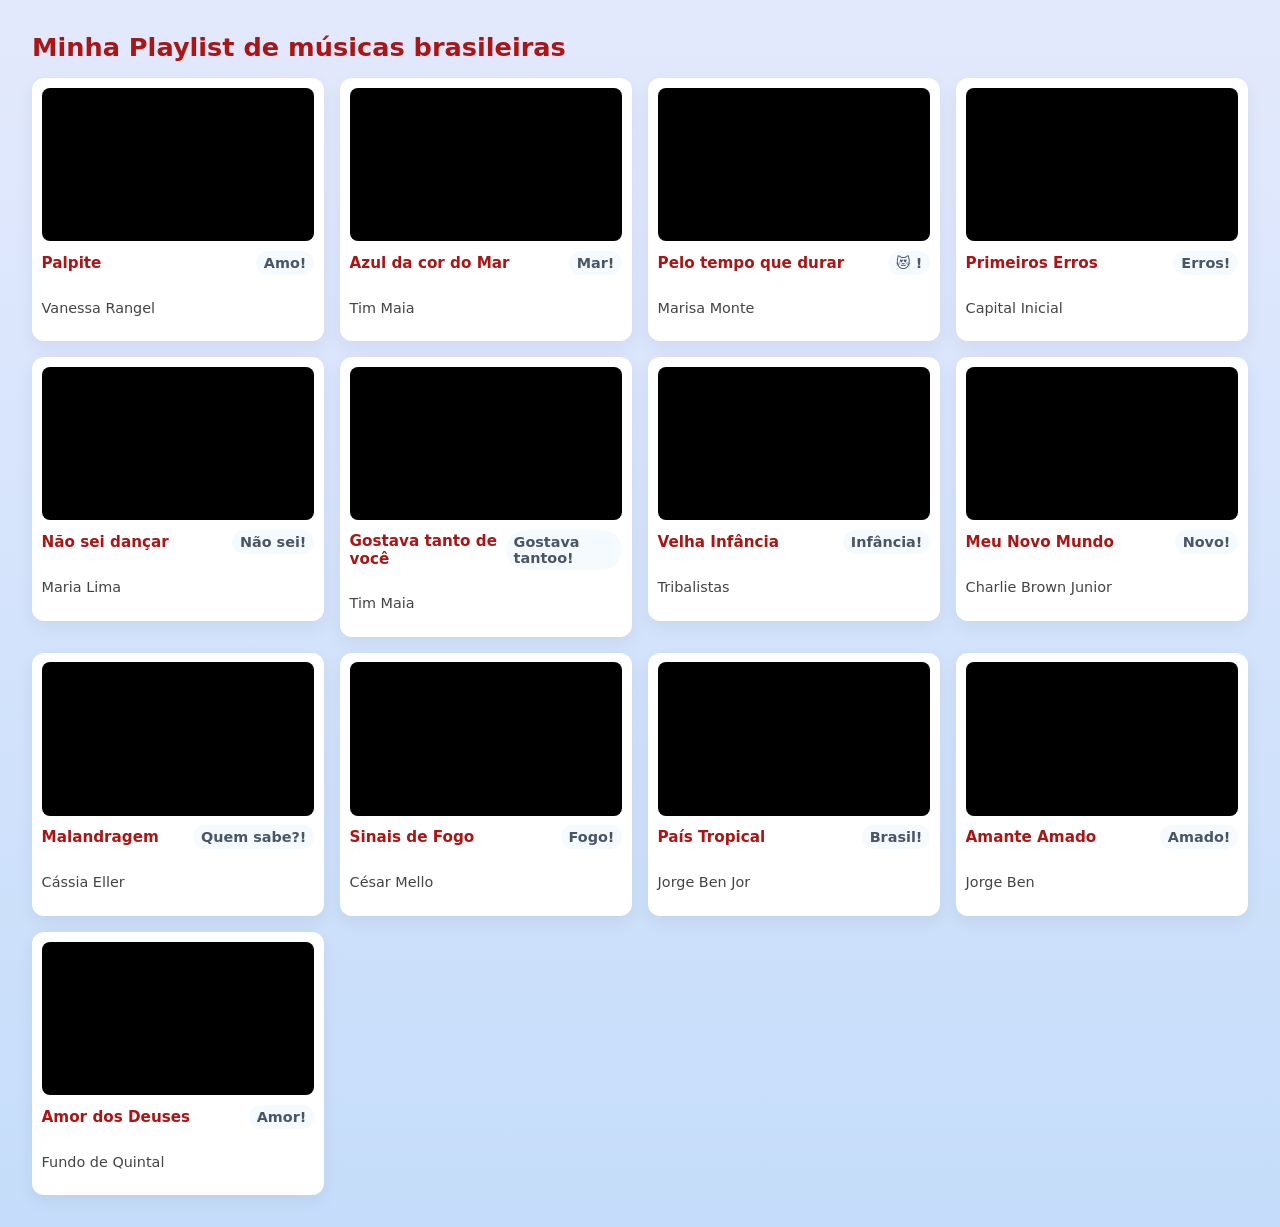
==== pagina2.html @ b12f3f69 "Add files via upload" ====
<!doctype html>
<html lang="pt-BR">
<head>
  <meta charset="utf-8" />
  <meta name="viewport" content="width=device-width,initial-scale=1" />
  <title>Galeria Bongo Cat</title>
  <link rel="stylesheet" href="pagina2.css">
</head>
<body>
  <h1>Minha Playlist de músicas brasileiras </h1>
  
  <section class="grid">
    
    <!-- EXEMPLO 1 -->
    <article class="card">
      <div class="video-wrap">
    <iframe width="560" height="315" src="https://www.youtube.com/embed/nFy7jgmkdTQ?si=UUhCQ9s45a3zcDjY&amp;start=3" title="YouTube video player" frameborder="0" allow="accelerometer; autoplay; clipboard-write; encrypted-media; gyroscope; picture-in-picture; web-share" referrerpolicy="strict-origin-when-cross-origin" allowfullscreen></iframe>
</div>
      <div class="meta">
        <div class="title">Palpite</div>
        <div class="badge"> Amo!</div>
        </div>
      <p class="desc">Vanessa Rangel</p>
    </article>

    <!-- EXEMPLO 2 -->
    <article class="card">
      <div class="video-wrap">
        <iframe width="560" height="315" src="https://www.youtube.com/embed/ROWyVqiAknA?si=h2HJG1YrJfyTuu4J&amp;start=3" title="YouTube video player" frameborder="0" allow="accelerometer; autoplay; clipboard-write; encrypted-media; gyroscope; picture-in-picture; web-share" referrerpolicy="strict-origin-when-cross-origin" allowfullscreen></iframe>
      </div>
      <div class="meta">
        <div class="title">Azul da cor do Mar</div>
        <div class="badge"> Mar!</div>
      </div>
      <p class="desc">Tim Maia</p>
    </article>

    <!-- EXEMPLO 3 -->
    <article class="card">
      <div class="video-wrap">
        <iframe width="560" height="315" src="https://www.youtube.com/embed/DamS4SlVFuc?si=Ab5qcwb8vQ3_8O6n&amp;start=3" title="YouTube video player" frameborder="0" allow="accelerometer; autoplay; clipboard-write; encrypted-media; gyroscope; picture-in-picture; web-share" referrerpolicy="strict-origin-when-cross-origin" allowfullscreen></iframe>
      </div>
      <div class="meta">
        <div class="title">Pelo tempo que durar</div>
        <div class="badge">😻 !</div>
      </div>
      <p class="desc">Marisa Monte</p>
    </article>

    <article class="card">
      <div class="video-wrap">
        <iframe width="560" height="315" src="https://www.youtube.com/embed/fAvndFjXaTk?si=F8iOZIhMKt2wMIqf&amp;start=3" title="YouTube video player" frameborder="0" allow="accelerometer; autoplay; clipboard-write; encrypted-media; gyroscope; picture-in-picture; web-share" referrerpolicy="strict-origin-when-cross-origin" allowfullscreen></iframe>
      </div>
      <div class="meta">
        <div class="title">Primeiros Erros</div>
        <div class="badge"> Erros!</div>
      </div>
      <p class="desc">Capital Inicial</p>
    </article>

     <article class="card">
      <div class="video-wrap">
      <iframe width="560" height="315" src="https://www.youtube.com/embed/bzzT61gW3Rw?si=KV3WY_cvR0CEMInH&amp;start=3" title="YouTube video player" frameborder="0" allow="accelerometer; autoplay; clipboard-write; encrypted-media; gyroscope; picture-in-picture; web-share" referrerpolicy="strict-origin-when-cross-origin" allowfullscreen></iframe></div>
      <div class="meta">
        <div class="title">Não sei dançar</div>
        <div class="badge">Não sei!</div>
      </div>
      <p class="desc">Maria Lima</p>
    </article>
    
     <article class="card">
      <div class="video-wrap">
     <iframe width="560" height="315" src="https://www.youtube.com/embed/Ha6d93AOKsc?si=BvFAyD1_M52mgf01" title="YouTube video player" frameborder="0" allow="accelerometer; autoplay; clipboard-write; encrypted-media; gyroscope; picture-in-picture; web-share" referrerpolicy="strict-origin-when-cross-origin" allowfullscreen></iframe> </div>
      <div class="meta">
        <div class="title">Gostava tanto de você</div>
        <div class="badge">Gostava tantoo!</div>
      </div>
      <p class="desc">Tim Maia</p>
    </article>

   <article class="card">
      <div class="video-wrap">
      <iframe width="560" height="315" src="https://www.youtube.com/embed/hWadAXfH6Uc?si=TKhVeqnHQ6tmShsc" title="YouTube video player" frameborder="0" allow="accelerometer; autoplay; clipboard-write; encrypted-media; gyroscope; picture-in-picture; web-share" referrerpolicy="strict-origin-when-cross-origin" allowfullscreen></iframe></div>
      <div class="meta">
        <div class="title">Velha Infância</div>
        <div class="badge">Infância!</div>
      </div>
      <p class="desc">Tribalistas</p>
    </article>

   <article class="card">
      <div class="video-wrap">
      <iframe width="560" height="315" src="https://www.youtube.com/embed/N4lrfMNkOgo?si=pYUFQuYPTVNNtA07" title="YouTube video player" frameborder="0" allow="accelerometer; autoplay; clipboard-write; encrypted-media; gyroscope; picture-in-picture; web-share" referrerpolicy="strict-origin-when-cross-origin" allowfullscreen></iframe></div>
      <div class="meta">
        <div class="title">Meu Novo Mundo</div>
        <div class="badge">Novo!</div>
      </div>
      <p class="desc">Charlie Brown Junior</p>
    </article>

   <article class="card">
      <div class="video-wrap">
      <iframe width="560" height="315" src="https://www.youtube.com/embed/ifLO2i8J5gY?si=XZ5eu0Rt2JWeOmKY" title="YouTube video player" frameborder="0" allow="accelerometer; autoplay; clipboard-write; encrypted-media; gyroscope; picture-in-picture; web-share" referrerpolicy="strict-origin-when-cross-origin" allowfullscreen></iframe></div>
      <div class="meta">
        <div class="title">Malandragem</div>
        <div class="badge">Quem sabe?!</div>
      </div>
      <p class="desc">Cássia Eller</p>
    </article>
    
   <article class="card">
      <div class="video-wrap">
      <iframe width="560" height="315" src="https://www.youtube.com/embed/RR2w2b1dgOo?si=GrdF2svVuZ0QxODB" title="YouTube video player" frameborder="0" allow="accelerometer; autoplay; clipboard-write; encrypted-media; gyroscope; picture-in-picture; web-share" referrerpolicy="strict-origin-when-cross-origin" allowfullscreen></iframe></div>
      <div class="meta">
        <div class="title">Sinais de Fogo</div>
        <div class="badge">Fogo!</div>
      </div>
      <p class="desc">César Mello</p>
    </article>

  <article class="card">
      <div class="video-wrap">
      <iframe width="560" height="315" src="https://www.youtube.com/embed/lwdS4gaF5-c?si=xs3zI2pw59ww5rsR" title="YouTube video player" frameborder="0" allow="accelerometer; autoplay; clipboard-write; encrypted-media; gyroscope; picture-in-picture; web-share" referrerpolicy="strict-origin-when-cross-origin" allowfullscreen></iframe></div>
      <div class="meta">
        <div class="title">País Tropical</div>
        <div class="badge">Brasil!</div>
      </div>
      <p class="desc">Jorge Ben Jor</p>
    </article>
    
     <article class="card">
      <div class="video-wrap">
     <iframe width="560" height="315" src="https://www.youtube.com/embed/ash0kpVfoG4?si=MafRLQVWbNror3ws" title="YouTube video player" frameborder="0" allow="accelerometer; autoplay; clipboard-write; encrypted-media; gyroscope; picture-in-picture; web-share" referrerpolicy="strict-origin-when-cross-origin" allowfullscreen></iframe></div>
      <div class="meta">
        <div class="title">Amante Amado</div>
        <div class="badge">Amado!</div>
      </div>
      <p class="desc">Jorge Ben</p>
    </article>

<article class="card">
      <div class="video-wrap">
     <iframe width="560" height="315" src="https://www.youtube.com/embed/Lu7mrAEmvn8?si=RQKi3EVmU6xpqjYr" title="YouTube video player" frameborder="0" allow="accelerometer; autoplay; clipboard-write; encrypted-media; gyroscope; picture-in-picture; web-share" referrerpolicy="strict-origin-when-cross-origin" allowfullscreen></iframe></div>
      <div class="meta">
        <div class="title">Amor dos Deuses</div>
        <div class="badge">Amor!</div>
      </div>
      <p class="desc"> Fundo de Quintal</p>
    </article>

  </section>
</body>
</html>
                
</body>
</html>
---- pagina2.css ----
:root{
  --gap: 1rem;
  --card-bg: #ffffff;
  --radius: 12px;
}
body{
  font-family: system-ui, -apple-system, sans-serif;
  background: linear-gradient(180deg,#e3e9fd,#c5ddfa);
  margin: 0;
  padding: 2rem;
  color: #aa1616;
}

h1{ margin: 0 0 1rem 0; font-size: 1.6rem; }

.grid{
  display: grid;
  grid-template-columns: repeat(auto-fit, minmax(260px, 1fr));
  gap: var(--gap);
  align-items: start;
}

.card{
  background: var(--card-bg);
  border-radius: var(--radius);
  padding: 0.6rem;
  box-shadow: 0 6px 18px rgba(15,20,30,0.06);
  transition: transform .18s ease;
  display: flex;
  flex-direction: column;
  gap: .6rem;
}
.card:hover{
  transform: translateY(-6px);
  box-shadow: 0 12px 30px rgba(4, 73, 211, 0.12);
}

.video-wrap{
  position: relative;
  width: 100%;
  padding-top: 56.25%; /* Mantém proporção 16:9 */
  border-radius: calc(var(--radius) - 4px);
  overflow: hidden;
  background: #000;
}
/* O CSS abaixo garante que o iframe colado ocupe todo o espaço */
.video-wrap iframe{
  position: absolute;
  inset: 0;
  width: 100%;
  height: 100%;
  border: 0;
}

.meta{
  display:flex;
  justify-content: space-between;
  align-items: center;
  gap: .5rem;
  font-size: .95rem;
}
.title{ font-weight: 600; }

.desc{
  font-size: .9rem;
  color: #444;
  line-height: 1.3;
}

.badge{
  background: #f5faff;
  padding: .25rem .5rem;
  border-radius: 999px;
  font-size: 0.9rem;
  font-weight: 600;
  color: #4a5568;
}
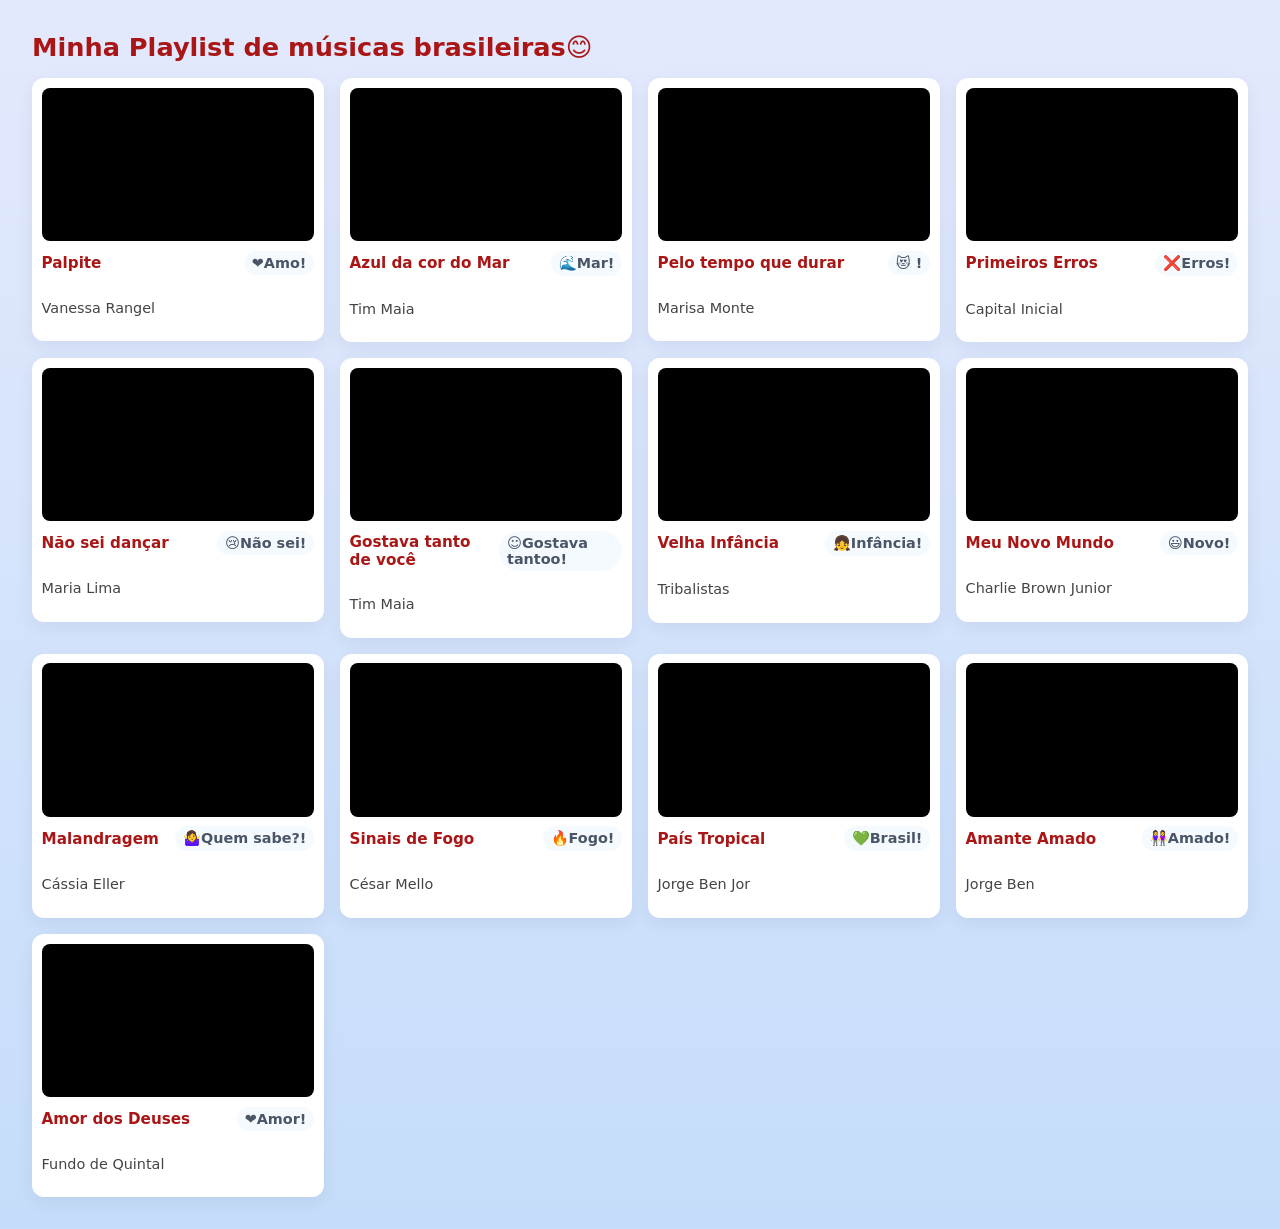
==== commit 50c141b7: "Update pagina2.html" ====
--- a/pagina2.html
+++ b/pagina2.html
@@ -8,7 +8,7 @@
   <link rel="stylesheet" href="pagina2.css">
 </head>
 <body>
-  <h1>Minha Playlist de músicas brasileiras </h1>
+  <h1>Minha Playlist de músicas brasileiras😊​ </h1>
   
   <section class="grid">
     
@@ -19,7 +19,7 @@
 </div>
       <div class="meta">
         <div class="title">Palpite</div>
-        <div class="badge"> Amo!</div>
+        <div class="badge"> ❤️​Amo!</div>
         </div>
       <p class="desc">Vanessa Rangel</p>
     </article>
@@ -31,7 +31,7 @@
       </div>
       <div class="meta">
         <div class="title">Azul da cor do Mar</div>
-        <div class="badge"> Mar!</div>
+        <div class="badge"> 🌊​Mar!</div>
       </div>
       <p class="desc">Tim Maia</p>
     </article>
@@ -54,7 +54,7 @@
       </div>
       <div class="meta">
         <div class="title">Primeiros Erros</div>
-        <div class="badge"> Erros!</div>
+        <div class="badge"> ❌​Erros!</div>
       </div>
       <p class="desc">Capital Inicial</p>
     </article>
@@ -64,7 +64,7 @@
       <iframe width="560" height="315" src="https://www.youtube.com/embed/bzzT61gW3Rw?si=KV3WY_cvR0CEMInH&amp;start=3" title="YouTube video player" frameborder="0" allow="accelerometer; autoplay; clipboard-write; encrypted-media; gyroscope; picture-in-picture; web-share" referrerpolicy="strict-origin-when-cross-origin" allowfullscreen></iframe></div>
       <div class="meta">
         <div class="title">Não sei dançar</div>
-        <div class="badge">Não sei!</div>
+        <div class="badge">😢​Não sei!</div>
       </div>
       <p class="desc">Maria Lima</p>
     </article>
@@ -74,7 +74,7 @@
      <iframe width="560" height="315" src="https://www.youtube.com/embed/Ha6d93AOKsc?si=BvFAyD1_M52mgf01" title="YouTube video player" frameborder="0" allow="accelerometer; autoplay; clipboard-write; encrypted-media; gyroscope; picture-in-picture; web-share" referrerpolicy="strict-origin-when-cross-origin" allowfullscreen></iframe> </div>
       <div class="meta">
         <div class="title">Gostava tanto de você</div>
-        <div class="badge">Gostava tantoo!</div>
+        <div class="badge">☺️​Gostava tantoo!</div>
       </div>
       <p class="desc">Tim Maia</p>
     </article>
@@ -84,7 +84,7 @@
       <iframe width="560" height="315" src="https://www.youtube.com/embed/hWadAXfH6Uc?si=TKhVeqnHQ6tmShsc" title="YouTube video player" frameborder="0" allow="accelerometer; autoplay; clipboard-write; encrypted-media; gyroscope; picture-in-picture; web-share" referrerpolicy="strict-origin-when-cross-origin" allowfullscreen></iframe></div>
       <div class="meta">
         <div class="title">Velha Infância</div>
-        <div class="badge">Infância!</div>
+        <div class="badge">👧​Infância!</div>
       </div>
       <p class="desc">Tribalistas</p>
     </article>
@@ -94,7 +94,7 @@
       <iframe width="560" height="315" src="https://www.youtube.com/embed/N4lrfMNkOgo?si=pYUFQuYPTVNNtA07" title="YouTube video player" frameborder="0" allow="accelerometer; autoplay; clipboard-write; encrypted-media; gyroscope; picture-in-picture; web-share" referrerpolicy="strict-origin-when-cross-origin" allowfullscreen></iframe></div>
       <div class="meta">
         <div class="title">Meu Novo Mundo</div>
-        <div class="badge">Novo!</div>
+        <div class="badge">😃​Novo!</div>
       </div>
       <p class="desc">Charlie Brown Junior</p>
     </article>
@@ -104,7 +104,7 @@
       <iframe width="560" height="315" src="https://www.youtube.com/embed/ifLO2i8J5gY?si=XZ5eu0Rt2JWeOmKY" title="YouTube video player" frameborder="0" allow="accelerometer; autoplay; clipboard-write; encrypted-media; gyroscope; picture-in-picture; web-share" referrerpolicy="strict-origin-when-cross-origin" allowfullscreen></iframe></div>
       <div class="meta">
         <div class="title">Malandragem</div>
-        <div class="badge">Quem sabe?!</div>
+        <div class="badge">🤷‍♀️​Quem sabe?!</div>
       </div>
       <p class="desc">Cássia Eller</p>
     </article>
@@ -114,7 +114,7 @@
       <iframe width="560" height="315" src="https://www.youtube.com/embed/RR2w2b1dgOo?si=GrdF2svVuZ0QxODB" title="YouTube video player" frameborder="0" allow="accelerometer; autoplay; clipboard-write; encrypted-media; gyroscope; picture-in-picture; web-share" referrerpolicy="strict-origin-when-cross-origin" allowfullscreen></iframe></div>
       <div class="meta">
         <div class="title">Sinais de Fogo</div>
-        <div class="badge">Fogo!</div>
+        <div class="badge">🔥​Fogo!</div>
       </div>
       <p class="desc">César Mello</p>
     </article>
@@ -124,7 +124,7 @@
       <iframe width="560" height="315" src="https://www.youtube.com/embed/lwdS4gaF5-c?si=xs3zI2pw59ww5rsR" title="YouTube video player" frameborder="0" allow="accelerometer; autoplay; clipboard-write; encrypted-media; gyroscope; picture-in-picture; web-share" referrerpolicy="strict-origin-when-cross-origin" allowfullscreen></iframe></div>
       <div class="meta">
         <div class="title">País Tropical</div>
-        <div class="badge">Brasil!</div>
+        <div class="badge">💚​Brasil!</div>
       </div>
       <p class="desc">Jorge Ben Jor</p>
     </article>
@@ -134,7 +134,7 @@
      <iframe width="560" height="315" src="https://www.youtube.com/embed/ash0kpVfoG4?si=MafRLQVWbNror3ws" title="YouTube video player" frameborder="0" allow="accelerometer; autoplay; clipboard-write; encrypted-media; gyroscope; picture-in-picture; web-share" referrerpolicy="strict-origin-when-cross-origin" allowfullscreen></iframe></div>
       <div class="meta">
         <div class="title">Amante Amado</div>
-        <div class="badge">Amado!</div>
+        <div class="badge">👭Amado!</div>
       </div>
       <p class="desc">Jorge Ben</p>
     </article>
@@ -144,7 +144,7 @@
      <iframe width="560" height="315" src="https://www.youtube.com/embed/Lu7mrAEmvn8?si=RQKi3EVmU6xpqjYr" title="YouTube video player" frameborder="0" allow="accelerometer; autoplay; clipboard-write; encrypted-media; gyroscope; picture-in-picture; web-share" referrerpolicy="strict-origin-when-cross-origin" allowfullscreen></iframe></div>
       <div class="meta">
         <div class="title">Amor dos Deuses</div>
-        <div class="badge">Amor!</div>
+        <div class="badge">❤️​Amor!</div>
       </div>
       <p class="desc"> Fundo de Quintal</p>
     </article>
@@ -154,4 +154,4 @@
 </html>
                 
 </body>
-</html>+</html>
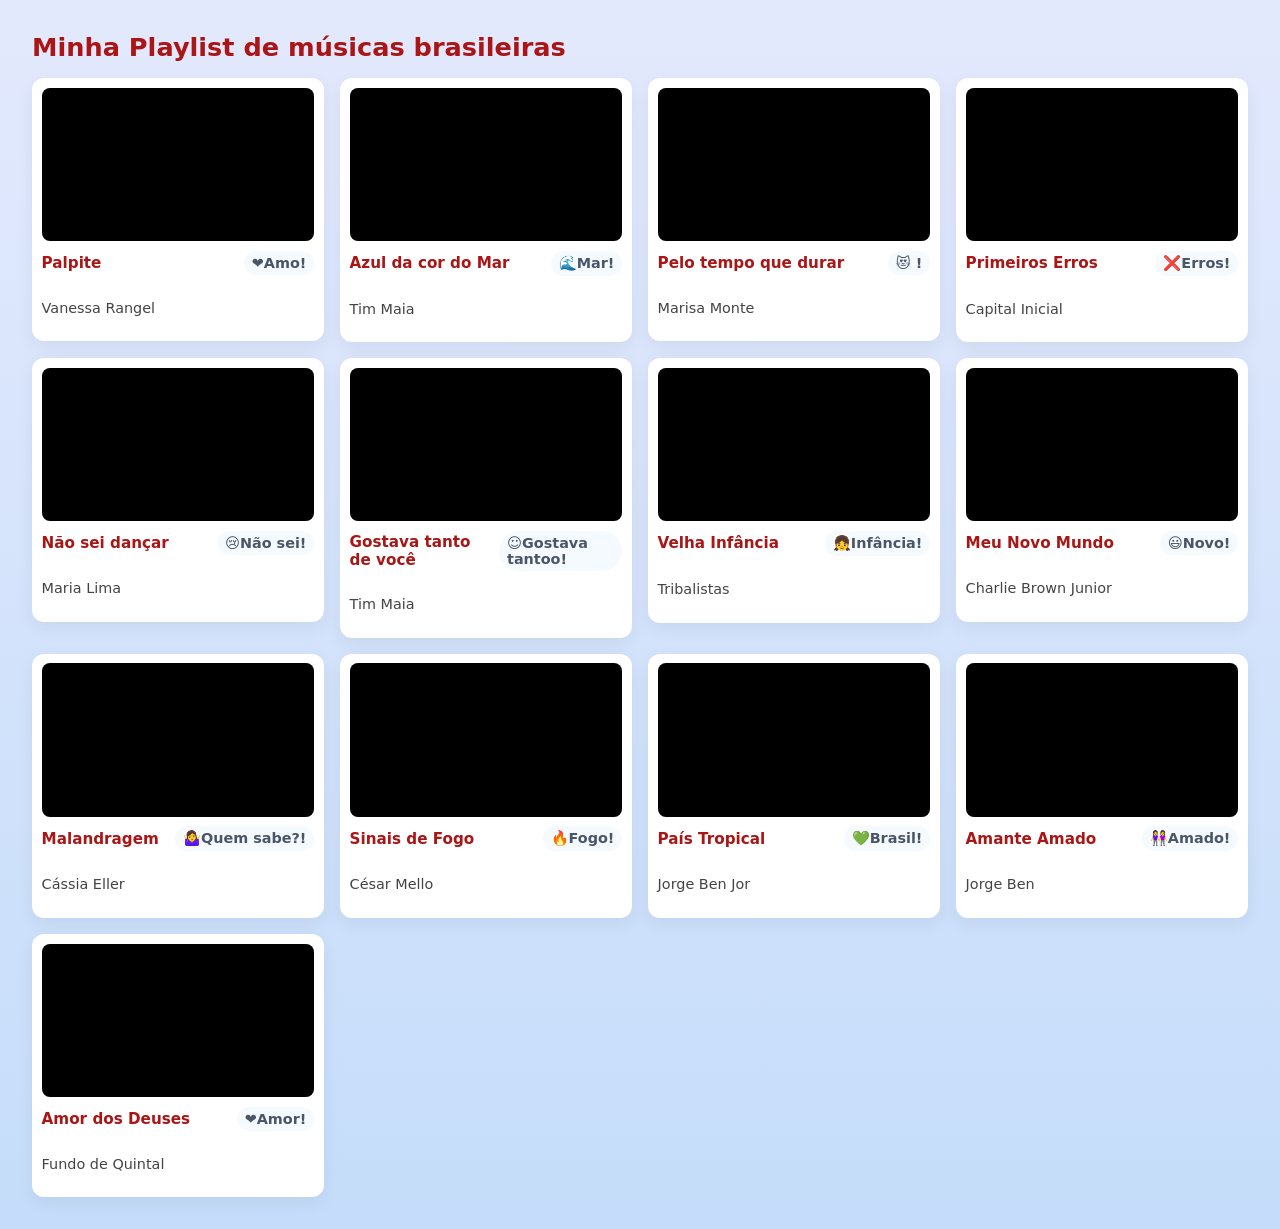
==== commit e620d9ec: "Add files via upload" ====
--- a/pagina2.html
+++ b/pagina2.html
@@ -8,7 +8,7 @@
   <link rel="stylesheet" href="pagina2.css">
 </head>
 <body>
-  <h1>Minha Playlist de músicas brasileiras😊​ </h1>
+  <h1>Minha Playlist de músicas brasileiras </h1>
   
   <section class="grid">
     
@@ -19,7 +19,7 @@
 </div>
       <div class="meta">
         <div class="title">Palpite</div>
-        <div class="badge"> ❤️​Amo!</div>
+        <div class="badge"> ❤️Amo!</div>
         </div>
       <p class="desc">Vanessa Rangel</p>
     </article>
@@ -31,7 +31,7 @@
       </div>
       <div class="meta">
         <div class="title">Azul da cor do Mar</div>
-        <div class="badge"> 🌊​Mar!</div>
+        <div class="badge"> 🌊Mar!</div>
       </div>
       <p class="desc">Tim Maia</p>
     </article>
@@ -54,7 +54,7 @@
       </div>
       <div class="meta">
         <div class="title">Primeiros Erros</div>
-        <div class="badge"> ❌​Erros!</div>
+        <div class="badge"> ❌Erros!</div>
       </div>
       <p class="desc">Capital Inicial</p>
     </article>
@@ -64,7 +64,7 @@
       <iframe width="560" height="315" src="https://www.youtube.com/embed/bzzT61gW3Rw?si=KV3WY_cvR0CEMInH&amp;start=3" title="YouTube video player" frameborder="0" allow="accelerometer; autoplay; clipboard-write; encrypted-media; gyroscope; picture-in-picture; web-share" referrerpolicy="strict-origin-when-cross-origin" allowfullscreen></iframe></div>
       <div class="meta">
         <div class="title">Não sei dançar</div>
-        <div class="badge">😢​Não sei!</div>
+        <div class="badge">😢Não sei!</div>
       </div>
       <p class="desc">Maria Lima</p>
     </article>
@@ -74,7 +74,7 @@
      <iframe width="560" height="315" src="https://www.youtube.com/embed/Ha6d93AOKsc?si=BvFAyD1_M52mgf01" title="YouTube video player" frameborder="0" allow="accelerometer; autoplay; clipboard-write; encrypted-media; gyroscope; picture-in-picture; web-share" referrerpolicy="strict-origin-when-cross-origin" allowfullscreen></iframe> </div>
       <div class="meta">
         <div class="title">Gostava tanto de você</div>
-        <div class="badge">☺️​Gostava tantoo!</div>
+        <div class="badge">☺️Gostava tantoo!</div>
       </div>
       <p class="desc">Tim Maia</p>
     </article>
@@ -84,7 +84,7 @@
       <iframe width="560" height="315" src="https://www.youtube.com/embed/hWadAXfH6Uc?si=TKhVeqnHQ6tmShsc" title="YouTube video player" frameborder="0" allow="accelerometer; autoplay; clipboard-write; encrypted-media; gyroscope; picture-in-picture; web-share" referrerpolicy="strict-origin-when-cross-origin" allowfullscreen></iframe></div>
       <div class="meta">
         <div class="title">Velha Infância</div>
-        <div class="badge">👧​Infância!</div>
+        <div class="badge">👧Infância!</div>
       </div>
       <p class="desc">Tribalistas</p>
     </article>
@@ -94,7 +94,7 @@
       <iframe width="560" height="315" src="https://www.youtube.com/embed/N4lrfMNkOgo?si=pYUFQuYPTVNNtA07" title="YouTube video player" frameborder="0" allow="accelerometer; autoplay; clipboard-write; encrypted-media; gyroscope; picture-in-picture; web-share" referrerpolicy="strict-origin-when-cross-origin" allowfullscreen></iframe></div>
       <div class="meta">
         <div class="title">Meu Novo Mundo</div>
-        <div class="badge">😃​Novo!</div>
+        <div class="badge">😃Novo!</div>
       </div>
       <p class="desc">Charlie Brown Junior</p>
     </article>
@@ -114,7 +114,7 @@
       <iframe width="560" height="315" src="https://www.youtube.com/embed/RR2w2b1dgOo?si=GrdF2svVuZ0QxODB" title="YouTube video player" frameborder="0" allow="accelerometer; autoplay; clipboard-write; encrypted-media; gyroscope; picture-in-picture; web-share" referrerpolicy="strict-origin-when-cross-origin" allowfullscreen></iframe></div>
       <div class="meta">
         <div class="title">Sinais de Fogo</div>
-        <div class="badge">🔥​Fogo!</div>
+        <div class="badge">🔥Fogo!</div>
       </div>
       <p class="desc">César Mello</p>
     </article>
@@ -124,7 +124,7 @@
       <iframe width="560" height="315" src="https://www.youtube.com/embed/lwdS4gaF5-c?si=xs3zI2pw59ww5rsR" title="YouTube video player" frameborder="0" allow="accelerometer; autoplay; clipboard-write; encrypted-media; gyroscope; picture-in-picture; web-share" referrerpolicy="strict-origin-when-cross-origin" allowfullscreen></iframe></div>
       <div class="meta">
         <div class="title">País Tropical</div>
-        <div class="badge">💚​Brasil!</div>
+        <div class="badge">💚Brasil!</div>
       </div>
       <p class="desc">Jorge Ben Jor</p>
     </article>
@@ -144,7 +144,7 @@
      <iframe width="560" height="315" src="https://www.youtube.com/embed/Lu7mrAEmvn8?si=RQKi3EVmU6xpqjYr" title="YouTube video player" frameborder="0" allow="accelerometer; autoplay; clipboard-write; encrypted-media; gyroscope; picture-in-picture; web-share" referrerpolicy="strict-origin-when-cross-origin" allowfullscreen></iframe></div>
       <div class="meta">
         <div class="title">Amor dos Deuses</div>
-        <div class="badge">❤️​Amor!</div>
+        <div class="badge">❤️Amor!</div>
       </div>
       <p class="desc"> Fundo de Quintal</p>
     </article>
@@ -154,4 +154,4 @@
 </html>
                 
 </body>
-</html>
+</html>
